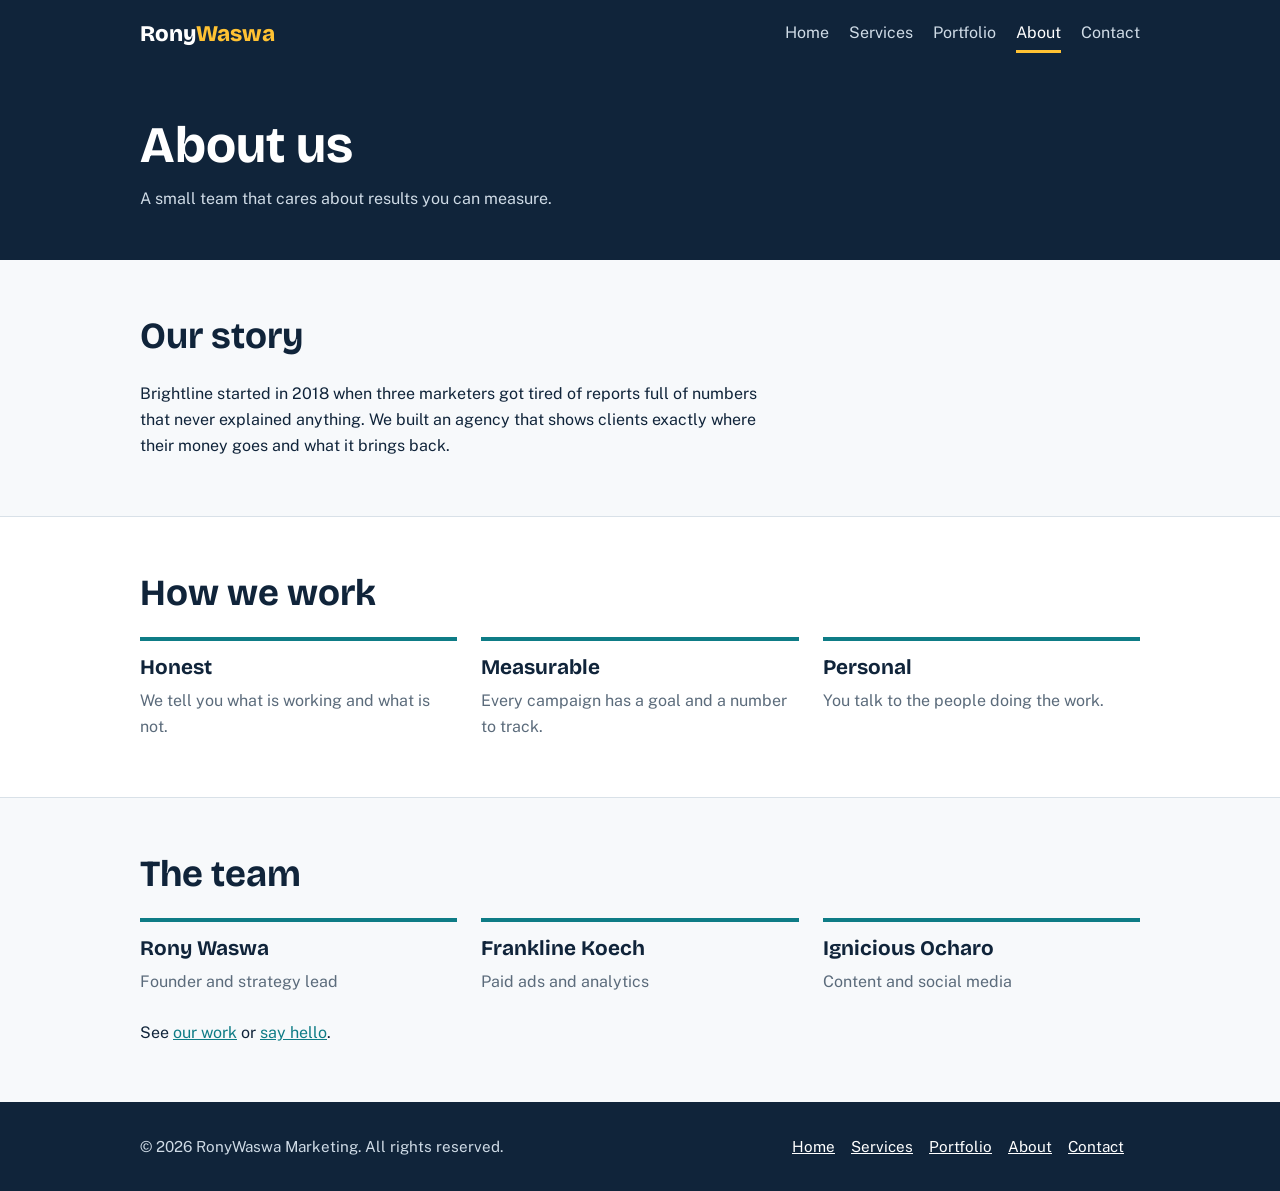
==== about.html @ 87fcf849 "Add files via upload" ====
<!DOCTYPE html>
<html lang="en">
<head>
<meta charset="UTF-8">
<meta name="viewport" content="width=device-width, initial-scale=1">
<title>About | RonyWaswa Marketing</title>
<link rel="preconnect" href="https://fonts.googleapis.com">
<link href="https://fonts.googleapis.com/css2?family=Bricolage+Grotesque:wght@700;800&family=Public+Sans:wght@400;600;700&display=swap" rel="stylesheet">
<link rel="stylesheet" href="style.css">
</head>
<body>
<header><div class="wrap">
<a class="logo" href="index.html">Rony<span>Waswa</span></a>
<nav aria-label="Main">
<a href="index.html">Home</a>
<a href="services.html">Services</a>
<a href="portfolio.html">Portfolio</a>
<a href="about.html" aria-current="page">About</a>
<a href="contact.html">Contact</a>
</nav></div></header>
<main>
<div class="page-title"><div class="wrap"><h1>About us</h1><p>A small team that cares about results you can measure.</p></div></div>
<section><div class="wrap">
<h2>Our story</h2>
<p style="max-width:62ch">Brightline started in 2018 when three marketers got tired of reports full of numbers that never explained anything. We built an agency that shows clients exactly where their money goes and what it brings back.</p>
</div></section>
<section class="stats"><div class="wrap">
<h2>How we work</h2>
<div class="grid">
<div class="item"><h3>Honest</h3><p>We tell you what is working and what is not.</p></div>
<div class="item"><h3>Measurable</h3><p>Every campaign has a goal and a number to track.</p></div>
<div class="item"><h3>Personal</h3><p>You talk to the people doing the work.</p></div>
</div></div></section>
<section><div class="wrap">
<h2>The team</h2>
<div class="grid">
<div class="item"><h3>Rony Waswa</h3><p>Founder and strategy lead</p></div>
<div class="item"><h3>Frankline Koech</h3><p>Paid ads and analytics</p></div>
<div class="item"><h3>Ignicious Ocharo</h3><p>Content and social media</p></div>
</div>
<p style="margin-top:1.5rem">See <a href="portfolio.html">our work</a> or <a href="contact.html">say hello</a>.</p>
</div></section>
</main>
<footer><div class="wrap">
<p>&copy; 2026 RonyWaswa Marketing. All rights reserved.</p>
<p><a href="index.html">Home</a><a href="services.html">Services</a><a href="portfolio.html">Portfolio</a><a href="about.html">About</a><a href="contact.html">Contact</a></p>
</div></footer>
</body>
</html>
---- style.css ----
:root{--ink:#10243a;--paper:#f7f9fb;--teal:#0e7c86;--sun:#ffc233;--mute:#5b6b7b;--line:#d9e1e8}
*{box-sizing:border-box;margin:0}
body{font-family:"Public Sans",system-ui,sans-serif;color:var(--ink);background:var(--paper);line-height:1.65}
h1,h2,h3{font-family:"Bricolage Grotesque","Public Sans",sans-serif;line-height:1.1}
a{color:var(--teal)}
a:focus-visible,button:focus-visible,input:focus-visible,textarea:focus-visible,select:focus-visible{outline:3px solid var(--sun);outline-offset:2px}
.wrap{max-width:1040px;margin:0 auto;padding:0 1.25rem}
header{background:var(--ink)}
header .wrap{display:flex;flex-wrap:wrap;align-items:center;justify-content:space-between;gap:.5rem 1.5rem;padding-block:1rem}
.logo{font-family:"Bricolage Grotesque",sans-serif;font-weight:800;font-size:1.4rem;color:#fff;text-decoration:none}
.logo span{color:var(--sun)}
nav{display:flex;flex-wrap:wrap;gap:.25rem 1.25rem}
nav a{color:#cfdbe6;text-decoration:none;padding:.25rem 0;border-bottom:3px solid transparent}
nav a:hover{color:#fff}
nav a[aria-current="page"]{color:#fff;border-color:var(--sun)}
.hero{background:var(--ink);color:#fff;padding:4.5rem 0 5rem}
.hero h1{font-size:clamp(2.4rem,7vw,4.6rem);max-width:15ch;font-weight:800}
.hero h1 em{font-style:normal;background:linear-gradient(transparent 62%,var(--teal) 62%)}
.hero p{max-width:52ch;margin:1.25rem 0 2rem;color:#cfdbe6;font-size:1.15rem}
.page-title{background:var(--ink);color:#fff;padding:3rem 0}
.page-title h1{font-size:clamp(2rem,5vw,3.2rem)}
.page-title p{color:#cfdbe6;margin-top:.75rem;max-width:56ch}
.btn{display:inline-block;background:var(--sun);color:var(--ink);font-weight:700;padding:.8rem 1.4rem;border:0;border-radius:6px;text-decoration:none;cursor:pointer;font:inherit;font-weight:700}
.btn:hover{background:#ffd266}
.btn.alt{background:transparent;color:#fff;border:2px solid #fff;margin-left:.5rem}
section{padding:3.5rem 0}
section h2{font-size:clamp(1.6rem,4vw,2.3rem);margin-bottom:1.5rem}
.grid{display:grid;gap:1.5rem;grid-template-columns:repeat(auto-fit,minmax(240px,1fr))}
.item{border-top:4px solid var(--teal);padding-top:1rem}
.item h3{margin-bottom:.5rem;font-size:1.3rem}
.item p{color:var(--mute)}
.stats{background:#fff;border-block:1px solid var(--line)}
.stats strong{display:block;font-family:"Bricolage Grotesque",sans-serif;font-size:2.4rem;color:var(--teal)}
.case{background:#fff;border:1px solid var(--line);border-left:6px solid var(--sun);padding:1.5rem;margin-bottom:1.25rem}
.case h3{margin-bottom:.4rem}
.case .result{font-weight:700;color:var(--teal);margin-top:.5rem}
.cta{background:var(--teal);color:#fff;text-align:center}
.cta h2{margin-bottom:1rem}
form{display:grid;gap:1rem;max-width:560px}
label{font-weight:600;display:grid;gap:.35rem}
input,textarea,select{font:inherit;padding:.7rem;border:1px solid #9fb0bf;border-radius:6px;background:#fff}
footer{background:var(--ink);color:#cfdbe6;padding:2rem 0;font-size:.95rem}
footer .wrap{display:flex;flex-wrap:wrap;justify-content:space-between;gap:1rem}
footer a{color:#fff;margin-right:1rem}
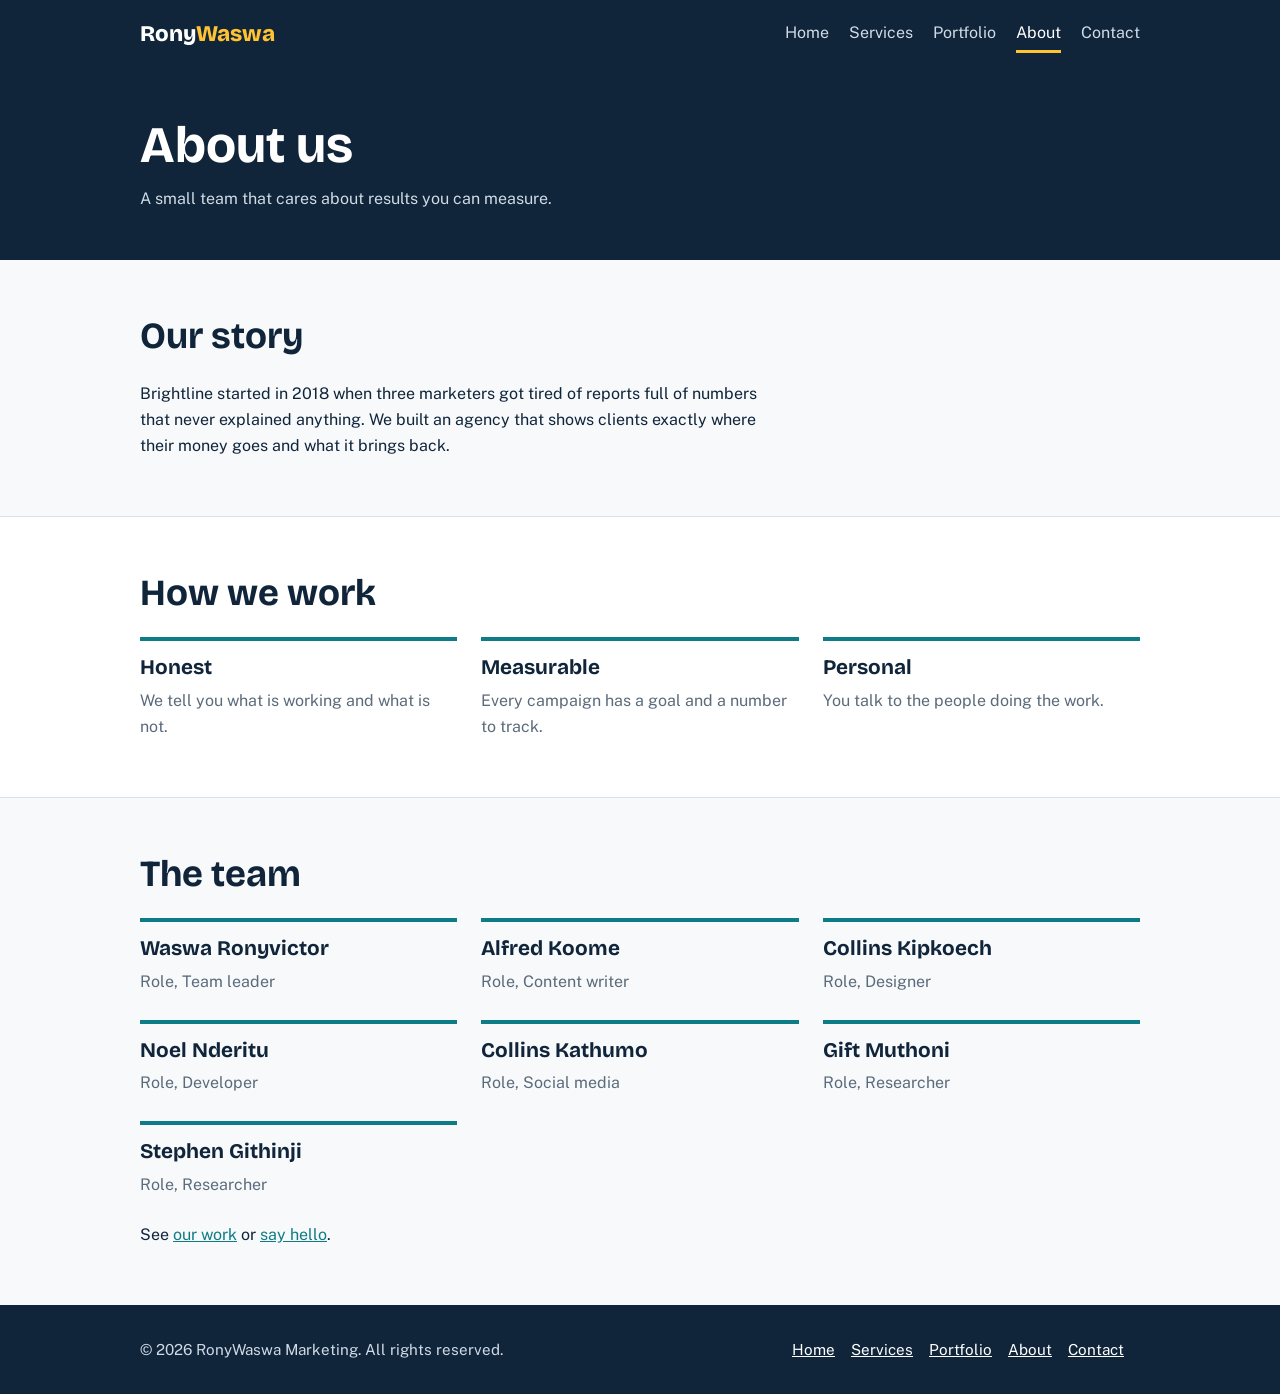
==== commit a9d899ef: "Update about.html" ====
--- a/about.html
+++ b/about.html
@@ -34,9 +34,13 @@
 <section><div class="wrap">
 <h2>The team</h2>
 <div class="grid">
-<div class="item"><h3>Rony Waswa</h3><p>Founder and strategy lead</p></div>
-<div class="item"><h3>Frankline Koech</h3><p>Paid ads and analytics</p></div>
-<div class="item"><h3>Ignicious Ocharo</h3><p>Content and social media</p></div>
+<div class="item"><h3>Waswa Ronyvictor</h3><p>Role, Team leader</p></div>
+<div class="item"><h3>Alfred Koome</h3><p>Role, Content writer</p></div>
+<div class="item"><h3>Collins Kipkoech</h3><p>Role, Designer</p></div>
+<div class="item"><h3>Noel Nderitu</h3><p>Role, Developer</p></div>
+<div class="item"><h3>Collins Kathumo</h3><p>Role, Social media</p></div>
+<div class="item"><h3>Gift Muthoni</h3><p>Role, Researcher</p></div>
+<div class="item"><h3>Stephen Githinji</h3><p>Role, Researcher</p></div>
 </div>
 <p style="margin-top:1.5rem">See <a href="portfolio.html">our work</a> or <a href="contact.html">say hello</a>.</p>
 </div></section>
